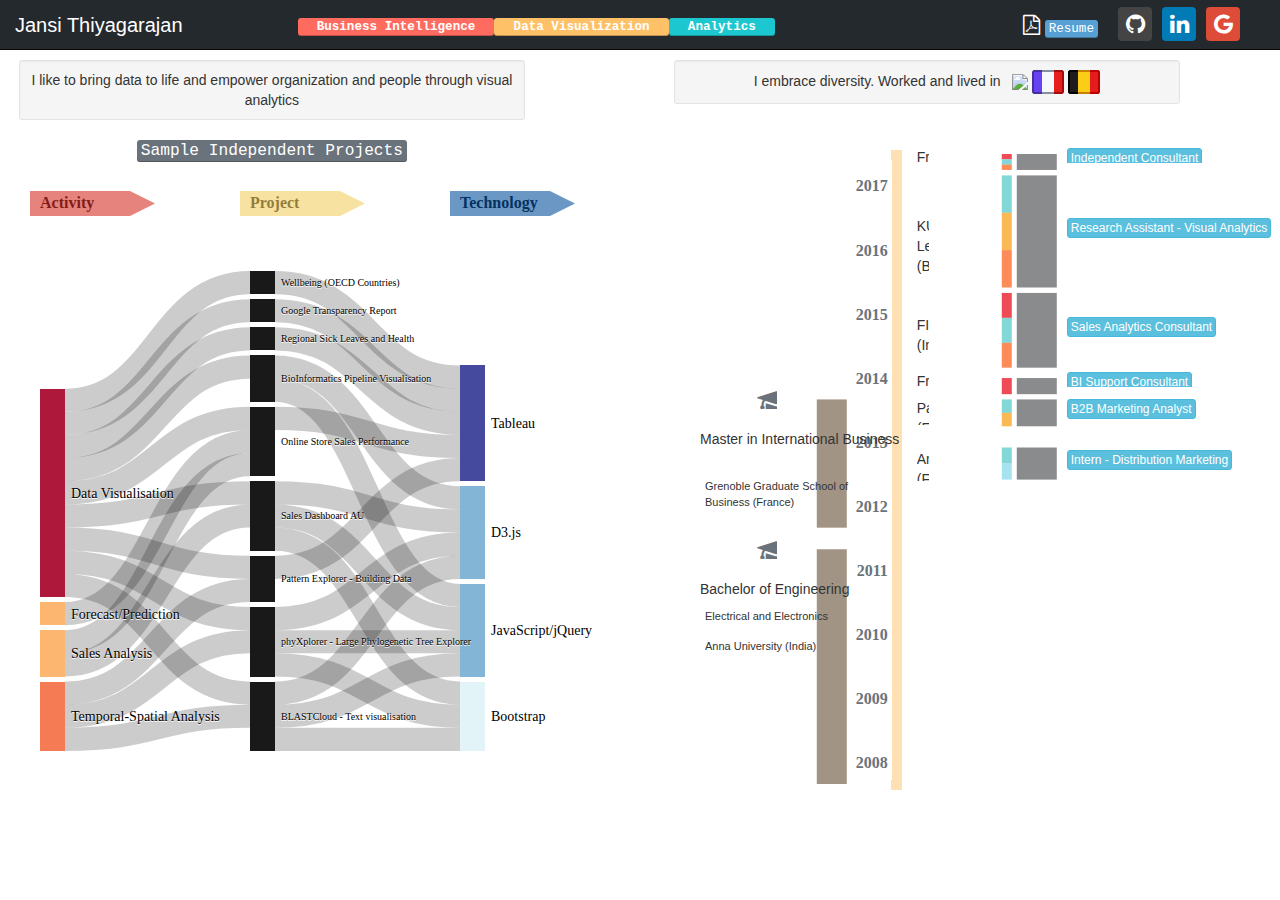
==== index.html @ 4ecc2bba "InitialV" ====
<!DOCTYPE html>
<html lang="en">

<head>

    <meta charset="utf-8">
    <meta http-equiv="X-UA-Compatible" content="IE=edge">
    <meta name="viewport" content="width=device-width, initial-scale=1">
    <meta name="description" content="">
    <meta name="author" content="">

    <title> Jansi Thiyagarajan - Website</title>

    <!-- Bootstrap Core CSS -->
    <link rel="stylesheet" href="https://maxcdn.bootstrapcdn.com/bootstrap/3.3.7/css/bootstrap.min.css">
    <!-- Font Awesome CSS -->
    <link rel="stylesheet" href="https://cdnjs.cloudflare.com/ajax/libs/font-awesome/4.7.0/css/font-awesome.min.css">
    <link href="css/bootstrap-social.css" rel="stylesheet">
    <link href="css/custom.css" rel="stylesheet">
    <link href="css/flowViz.css" rel="stylesheet">


</head>

<body>
<nav class="navbar navbar-inverse navbar-fixed-top">
    <div class="container-fluid">
        <div class="navbar-header">
            <a class="navbar-brand name">Jansi Thiyagarajan</a>
        </div>

        <ul class="nav navbar-nav" id="keyDomain">
            <li class="BI"><kbd>&nbsp Business Intelligence &nbsp </kbd></li>
            <li class="viz"><kbd>&nbsp Data Visualization &nbsp</kbd></li>
            <li class="analytics"><kbd> &nbsp Analytics &nbsp</kbd></li>
        </ul>

            <ul class="nav navbar-nav navbar-right">
                <li id="resume"><a href=""><i class="fa fa-file-pdf-o" aria-hidden="true"></i><kbd>Resume</kbd>
                </a></li>
                <li><a class="btn btn-social-icon btn-github">
                    <span class="fa fa-github"></span>
                </a></li>
                <li><a class="btn btn-social-icon btn-linkedin">
                    <span class="fa fa-linkedin"></span>
                </a></li>
                <li><a class="btn btn-social-icon btn-google">
                    <span class="fa fa-google"></span>
                </a></li>

            </ul>
    </div>
</nav>

<div class="row">
    <div class="col-lg-6 col-md-12 col-sm-12" >
        <div class="well well-sm topwell" >
            I like to bring data to life and empower organization and people through visual analytics
        </div>
        <h4 class="topwell project"><kbd>Sample Independent Projects</kbd></h4>
        <div id="mainViz"></div>
    </div>
    <div class="col-lg-6 col-md-12 col-sm-12">
        <div class="well well-sm topwell">
            I embrace diversity. Worked and lived in &nbsp
            <img id="India" src="assets/India.png"> </img>
            <img id="France" src="assets/france.png"></img>
            <img id="Belgium" src="assets/belgium.png"></img>

        </div>
        <div id="timeline"></div>
    </div>
</div>

<script src="js/jquery.js"></script>
<script src="js/underscore-min.js"></script>
<script src="js/bootstrap.js"></script>
<script src="js/d3.v4.min.js"></script>
<script src="js/sankey.js"></script>
<script src="js/portfolioViz.js"></script>
<script src="js/workData.js"></script>
<script src="js/workTimeline.js"></script>

</body>

</html>
---- css/custom.css ----
body{

    margin-top:60px;
}

.modal {

    position: relative;
}

@media screen and (min-width: 750px) {
    .modal:before {
        display: inline-block;
        content: " ";
        width: 100px;
        height: 100%;
        margin-left: -30px;
        margin-right: -30px;
    }
}

.modal-dialog {
    display: inline-block;
    text-align: left;
    width: 60%;
}

.modal-body {
    font-size: 11px;
    text-align: left;
    padding-left: 5px;
}

.roleButton {

    -webkit-appearance: default-button;
    padding-left: 3px;
    padding-right: 3px;
    padding-top: 0;
    padding-bottom: 0;
}

.navbar {

    height: 50px;
    background: #24292e;
}

.navbar-inverse .navbar-brand {

    color: #efefef;
    font-size: 20px;

}

.navbar-inverse .navbar-brand:hover, .navbar-inverse .navbar-brand:active {

    font-size: 20px;
}

.navbar-right {

    margin-right: 20px;
}

.btn-social-icon {

    margin-top: 7px;
    margin-bottom: 7px;
    margin-left: 5px;
    margin-right: 5px;
    border: none;
}

.fa {

    color: white
}

#keyDomain{

    margin-left: 100px;
    padding-top:15px;
}

.BI kbd {
    font-weight: bold;
    background-color: #ff6c5f;
}

.viz kbd{
    font-weight: bold;
    background-color: #ffc168;

}

.analytics kbd{
    font-weight: bold;
    background-color: #1cc7d0;

}

#resume kbd{
    margin-left:5px;
    background-color: #56a0d3;
}

#resume .fa{
    font-size: 20px;
}


.topwell{

    margin-left: 3%;
    margin-right: 100px;
    text-align: center;
}

.topwell.project kbd{
    background-color:#6a737b;
}
@media (max-width: 768px) {

    .btn-group {

        display: none;
    }

    #keyDomain{

        visibility: hidden;
    }
    .topwell{

     margin: 0px;

    }
    .topwell.project{
        padding-top:10px;
    }

    .navbar-right{
        visibility: hidden;
    }
}
---- css/flowViz.css ----
.node {
    cursor: pointer;
}

text {
    font-family: Palatino;

}

.node rect {
    cursor: move;
    fill-opacity: .9;
    shape-rendering: crispEdges;
}

.node text {
    pointer-events: none;
    text-shadow: 0 1px 0 #fff;
}

.link {
    fill: none;
    stroke: #000;
    stroke-opacity: .2;
}

.link:hover {
    stroke-opacity: .5;
}

.mainTitle {
    text-anchor: right;
    font-family: Palatino;
    font-weight: bold;
    font-size: 16px;
    color: black;
    position: absolute;

}

/* Time line related */

.axis--y path {

    stroke: #ffc168;
    stroke-opacity: 0.5;
    stroke-width: 10;
    shape-rendering: crispEdges;

}

.axis .tick line {
    visibility: hidden;
}

.axis text {

    font-size: 16px;
    font-weight: bold;
    fill: #6a737b;
}

.work {

    font-size: 14px;
}

.work.company {

    font-size: 14px;

}

.edu.major{
    font-size: 11px;
}
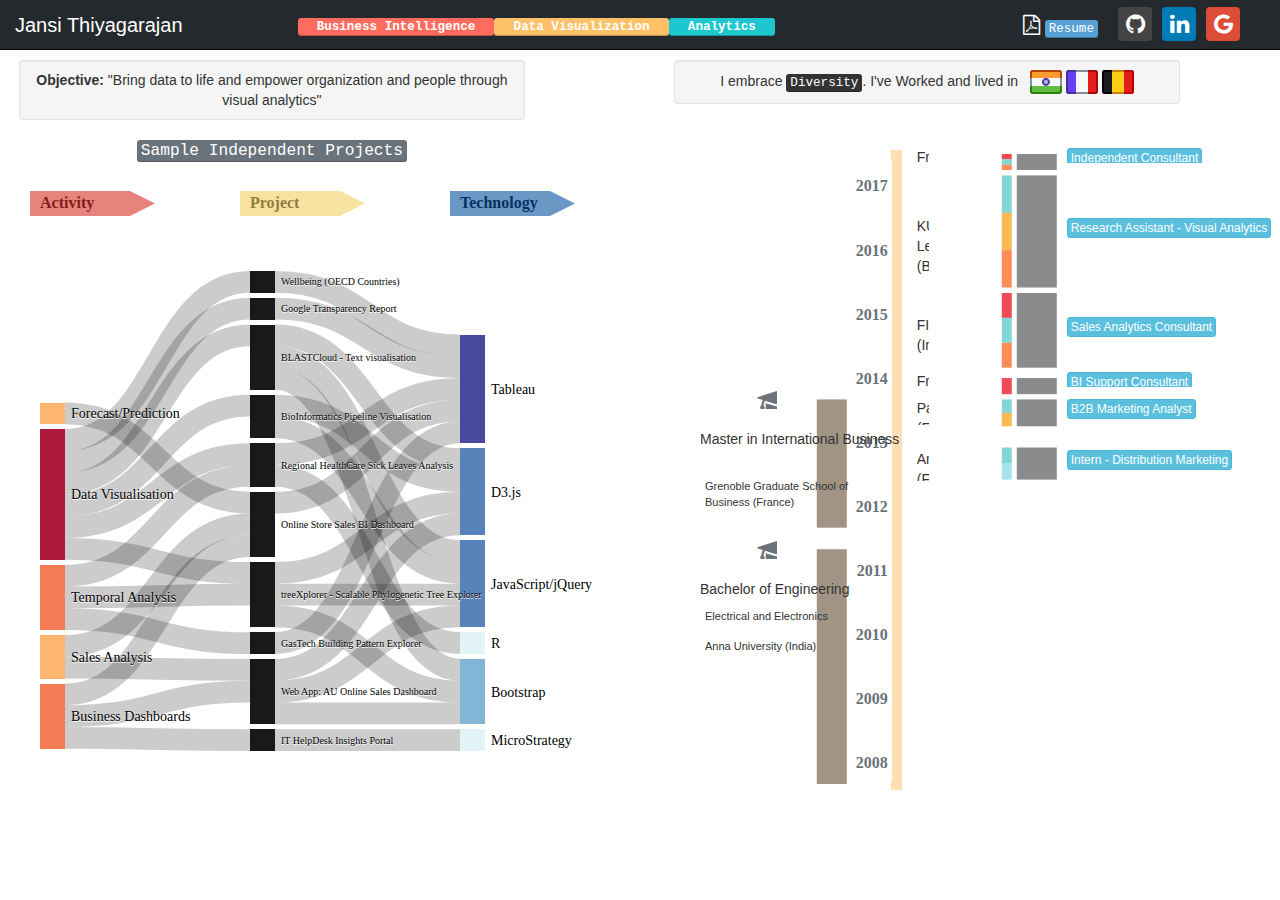
==== commit 1e86e1df: "InitialV" ====
--- a/index.html
+++ b/index.html
@@ -35,38 +35,37 @@
             <li class="analytics"><kbd> &nbsp Analytics &nbsp</kbd></li>
         </ul>
 
-            <ul class="nav navbar-nav navbar-right">
-                <li id="resume"><a href=""><i class="fa fa-file-pdf-o" aria-hidden="true"></i><kbd>Resume</kbd>
-                </a></li>
-                <li><a class="btn btn-social-icon btn-github">
-                    <span class="fa fa-github"></span>
-                </a></li>
-                <li><a class="btn btn-social-icon btn-linkedin">
-                    <span class="fa fa-linkedin"></span>
-                </a></li>
-                <li><a class="btn btn-social-icon btn-google">
-                    <span class="fa fa-google"></span>
-                </a></li>
+        <ul class="nav navbar-nav navbar-right">
+            <li id="resume"><a href=""><i class="fa fa-file-pdf-o" aria-hidden="true"></i><kbd>Resume</kbd>
+            </a></li>
+            <li><a class="btn btn-social-icon btn-github">
+                <span class="fa fa-github"></span>
+            </a></li>
+            <li><a class="btn btn-social-icon btn-linkedin">
+                <span class="fa fa-linkedin"></span>
+            </a></li>
+            <li><a class="btn btn-social-icon btn-google">
+                <span class="fa fa-google"></span>
+            </a></li>
 
-            </ul>
+        </ul>
     </div>
 </nav>
 
 <div class="row">
-    <div class="col-lg-6 col-md-12 col-sm-12" >
-        <div class="well well-sm topwell" >
-            I like to bring data to life and empower organization and people through visual analytics
+    <div class="col-lg-6 col-md-12 col-sm-12">
+        <div class="well well-sm topwell">
+            <b>Objective:</b> "Bring data to life and empower organization and people through visual analytics"
         </div>
         <h4 class="topwell project"><kbd>Sample Independent Projects</kbd></h4>
         <div id="mainViz"></div>
     </div>
     <div class="col-lg-6 col-md-12 col-sm-12">
         <div class="well well-sm topwell">
-            I embrace diversity. Worked and lived in &nbsp
+            I embrace <kbd>Diversity</kbd>. I've Worked and lived in &nbsp
             <img id="India" src="assets/India.png"> </img>
             <img id="France" src="assets/france.png"></img>
             <img id="Belgium" src="assets/belgium.png"></img>
-
         </div>
         <div id="timeline"></div>
     </div>
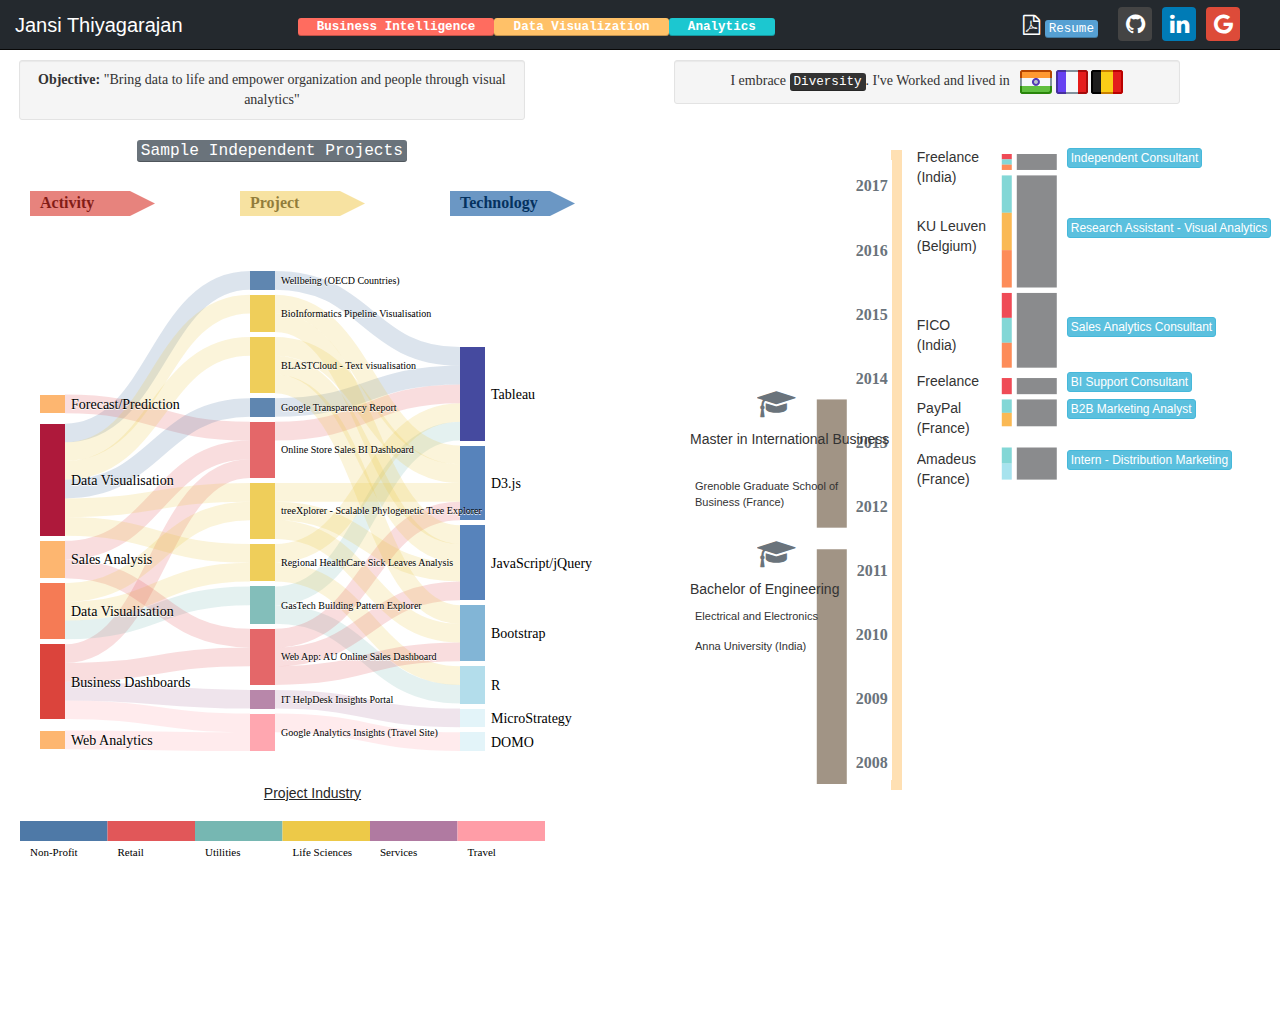
==== commit 53f66660: "Fixed browser issues" ====
--- a/index.html
+++ b/index.html
@@ -36,15 +36,15 @@
         </ul>
 
         <ul class="nav navbar-nav navbar-right">
-            <li id="resume"><a href=""><i class="fa fa-file-pdf-o" aria-hidden="true"></i><kbd>Resume</kbd>
+            <li id="resume"><a href="https://drive.google.com/file/d/0B0U3T-l0nqzZYWozbXZhbW4tSWc/view?usp=sharing"><i class="fa fa-file-pdf-o" aria-hidden="true"></i><kbd>Resume</kbd>
             </a></li>
-            <li><a class="btn btn-social-icon btn-github">
+            <li><a href="https://github.com/jansithiya"class="btn btn-social-icon btn-github">
                 <span class="fa fa-github"></span>
             </a></li>
-            <li><a class="btn btn-social-icon btn-linkedin">
+            <li><a href="https://www.linkedin.com/in/jansi-thiyagarajan-32140958/"class="btn btn-social-icon btn-linkedin">
                 <span class="fa fa-linkedin"></span>
             </a></li>
-            <li><a class="btn btn-social-icon btn-google">
+            <li><a href="mailto:thiyagarajan.jansi@gmail.com" class="btn btn-social-icon btn-google">
                 <span class="fa fa-google"></span>
             </a></li>
 
@@ -59,6 +59,10 @@
         </div>
         <h4 class="topwell project"><kbd>Sample Independent Projects</kbd></h4>
         <div id="mainViz"></div>
+        <div id="legendViz">
+            <h5 class="legendTitle">Project Industry</h5>
+        </div>
+
     </div>
     <div class="col-lg-6 col-md-12 col-sm-12">
         <div class="well well-sm topwell">
@@ -70,10 +74,11 @@
         <div id="timeline"></div>
     </div>
 </div>
-
+<script src="js/browserCheck.js"></script>
 <script src="js/jquery.js"></script>
 <script src="js/underscore-min.js"></script>
 <script src="js/bootstrap.js"></script>
+<script src="js/custom.js"></script>
 <script src="js/d3.v4.min.js"></script>
 <script src="js/sankey.js"></script>
 <script src="js/portfolioViz.js"></script>
--- a/css/custom.css
+++ b/css/custom.css
@@ -1,3 +1,9 @@
+svg use svg {
+    fill: inherit;
+}
+
+
+
 body{
 
     margin-top:60px;
@@ -14,14 +20,12 @@
         content: " ";
         width: 100px;
         height: 100%;
-        margin-left: -30px;
+        margin-left: -20px;
         margin-right: -30px;
     }
 }
 
 .modal-dialog {
-    display: inline-block;
-    text-align: left;
     width: 60%;
 }
 
@@ -30,6 +34,7 @@
     text-align: left;
     padding-left: 5px;
 }
+
 
 .roleButton {
 
@@ -115,6 +120,7 @@
     margin-left: 3%;
     margin-right: 100px;
     text-align: center;
+    font-family: "Comic Sans MS";
 }
 
 .topwell.project kbd{
@@ -143,4 +149,5 @@
     .navbar-right{
         visibility: hidden;
     }
-}+}
+
--- a/css/flowViz.css
+++ b/css/flowViz.css
@@ -73,4 +73,12 @@
 
 .edu.major{
     font-size: 11px;
+}
+
+.legendTitle{
+
+    text-align: center;
+    text-decoration: underline;
+    color: #252525
+
 }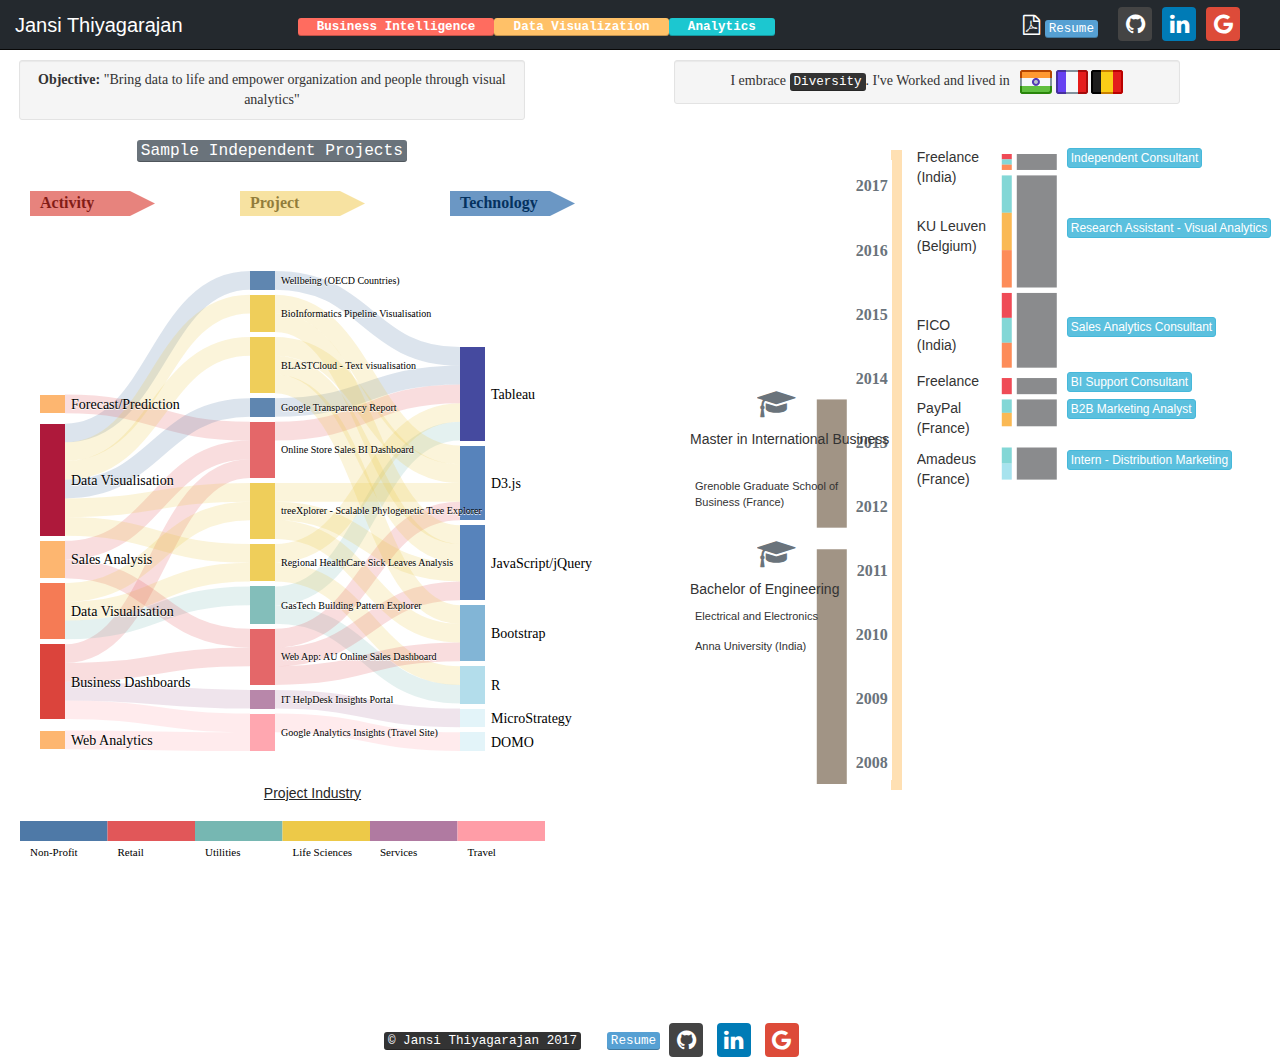
==== commit 4eef532b: "Footer added" ====
--- a/index.html
+++ b/index.html
@@ -36,7 +36,7 @@
         </ul>
 
         <ul class="nav navbar-nav navbar-right">
-            <li id="resume"><a href="https://drive.google.com/file/d/0B0U3T-l0nqzZYWozbXZhbW4tSWc/view?usp=sharing"><i class="fa fa-file-pdf-o" aria-hidden="true"></i><kbd>Resume</kbd>
+            <li class="resume"><a href="https://drive.google.com/file/d/0B0U3T-l0nqzZYWozbXZhbW4tSWc/view?usp=sharing"><i class="fa fa-file-pdf-o" aria-hidden="true"></i><kbd>Resume</kbd>
             </a></li>
             <li><a href="https://github.com/jansithiya"class="btn btn-social-icon btn-github">
                 <span class="fa fa-github"></span>
@@ -74,6 +74,23 @@
         <div id="timeline"></div>
     </div>
 </div>
+
+<footer class="footer">
+    <kbd>© Jansi Thiyagarajan 2017</kbd>
+    <a  class="resume" href="https://drive.google.com/file/d/0B0U3T-l0nqzZYWozbXZhbW4tSWc/view?usp=sharing"><i class="fa fa-file-pdf-o" aria-hidden="true"></i><kbd>Resume</kbd>
+    </a>
+    <a href="https://github.com/jansithiya"class="btn btn-social-icon btn-github">
+        <span class="fa fa-github"></span>
+    </a>
+    <a href="https://www.linkedin.com/in/jansi-thiyagarajan-32140958/"class="btn btn-social-icon btn-linkedin">
+        <span class="fa fa-linkedin"></span>
+    </a>
+    <a href="mailto:thiyagarajan.jansi@gmail.com" class="btn btn-social-icon btn-google">
+        <span class="fa fa-google"></span>
+    </a>
+
+
+</footer>
 <script src="js/browserCheck.js"></script>
 <script src="js/jquery.js"></script>
 <script src="js/underscore-min.js"></script>
--- a/css/custom.css
+++ b/css/custom.css
@@ -105,12 +105,12 @@
 
 }
 
-#resume kbd{
+.resume kbd{
     margin-left:5px;
     background-color: #56a0d3;
 }
 
-#resume .fa{
+.resume .fa{
     font-size: 20px;
 }
 
@@ -125,6 +125,12 @@
 
 .topwell.project kbd{
     background-color:#6a737b;
+}
+
+
+footer{
+
+    margin-left: 30%;
 }
 @media (max-width: 768px) {
 
@@ -149,5 +155,11 @@
     .navbar-right{
         visibility: hidden;
     }
+
+    footer{
+        margin: 0;
+    }
 }
 
+
+
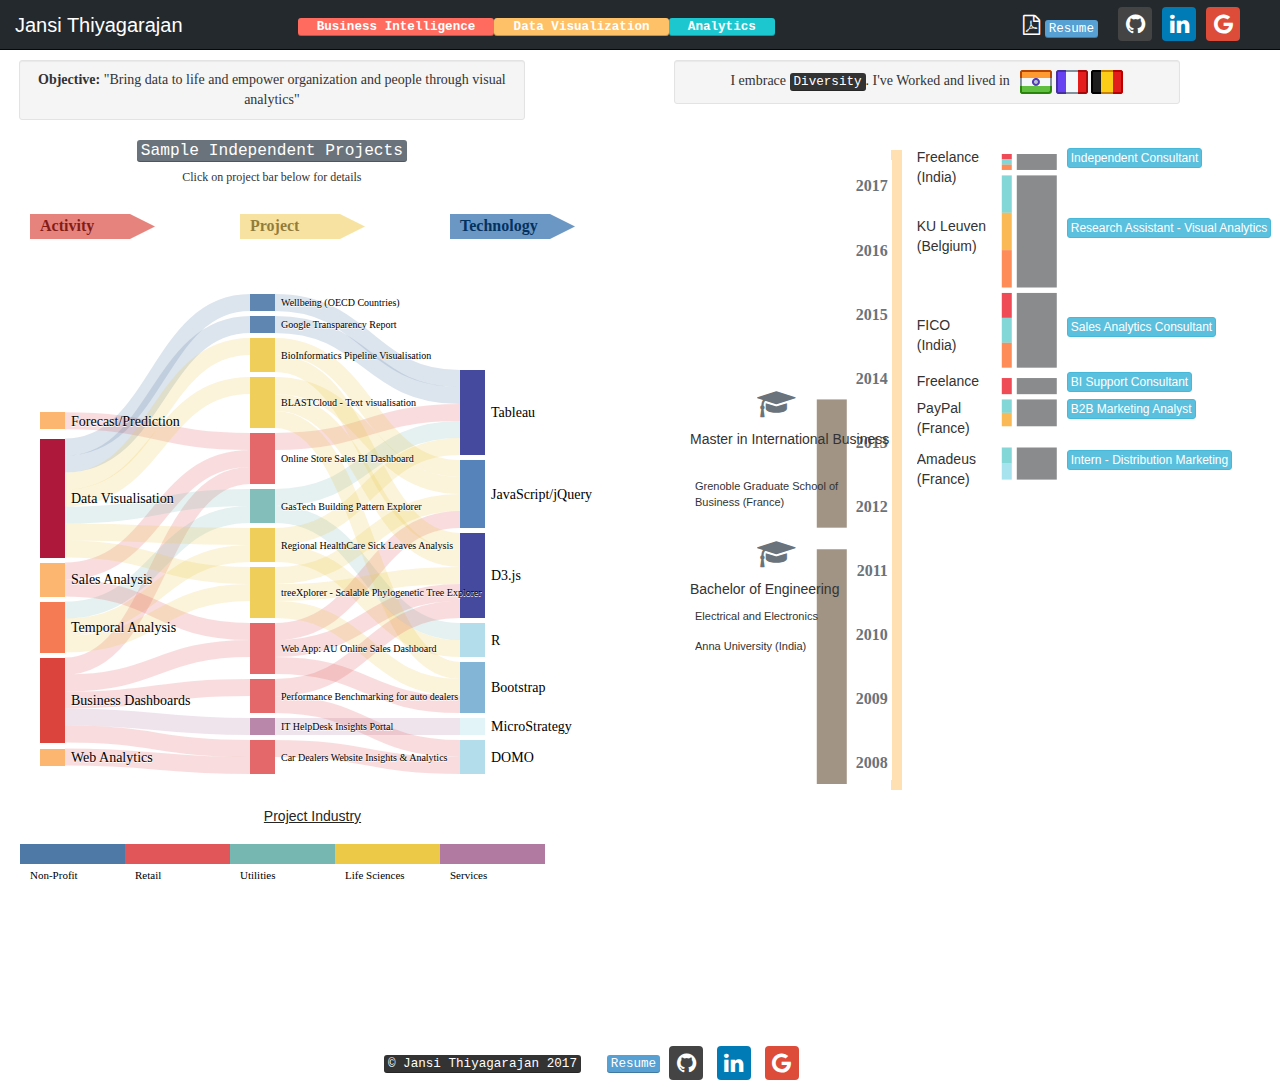
==== commit 02500eff: "Included additional pages" ====
--- a/index.html
+++ b/index.html
@@ -19,7 +19,6 @@
     <link href="css/custom.css" rel="stylesheet">
     <link href="css/flowViz.css" rel="stylesheet">
 
-
 </head>
 
 <body>
@@ -36,12 +35,15 @@
         </ul>
 
         <ul class="nav navbar-nav navbar-right">
-            <li class="resume"><a href="https://drive.google.com/file/d/0B0U3T-l0nqzZYWozbXZhbW4tSWc/view?usp=sharing"><i class="fa fa-file-pdf-o" aria-hidden="true"></i><kbd>Resume</kbd>
+            <li class="resume"><a
+                    href="https://drive.google.com/file/d/0B0U3T-l0nqzZYWozbXZhbW4tSWc/view?usp=sharing"><i
+                    class="fa fa-file-pdf-o" aria-hidden="true"></i><kbd>Resume</kbd>
             </a></li>
-            <li><a href="https://github.com/jansithiya"class="btn btn-social-icon btn-github">
+            <li><a href="https://github.com/jansithiya" class="btn btn-social-icon btn-github">
                 <span class="fa fa-github"></span>
             </a></li>
-            <li><a href="https://www.linkedin.com/in/jansi-thiyagarajan-32140958/"class="btn btn-social-icon btn-linkedin">
+            <li><a href="https://www.linkedin.com/in/jansi-thiyagarajan-32140958/"
+                   class="btn btn-social-icon btn-linkedin">
                 <span class="fa fa-linkedin"></span>
             </a></li>
             <li><a href="mailto:thiyagarajan.jansi@gmail.com" class="btn btn-social-icon btn-google">
@@ -58,11 +60,11 @@
             <b>Objective:</b> "Bring data to life and empower organization and people through visual analytics"
         </div>
         <h4 class="topwell project"><kbd>Sample Independent Projects</kbd></h4>
+        <h6 class="topwell project">Click on project bar below for details</h6>
         <div id="mainViz"></div>
         <div id="legendViz">
             <h5 class="legendTitle">Project Industry</h5>
         </div>
-
     </div>
     <div class="col-lg-6 col-md-12 col-sm-12">
         <div class="well well-sm topwell">
@@ -77,18 +79,18 @@
 
 <footer class="footer">
     <kbd>© Jansi Thiyagarajan 2017</kbd>
-    <a  class="resume" href="https://drive.google.com/file/d/0B0U3T-l0nqzZYWozbXZhbW4tSWc/view?usp=sharing"><i class="fa fa-file-pdf-o" aria-hidden="true"></i><kbd>Resume</kbd>
+    <a class="resume" href="https://drive.google.com/file/d/0B0U3T-l0nqzZYWozbXZhbW4tSWc/view?usp=sharing"><i
+            class="fa fa-file-pdf-o" aria-hidden="true"></i><kbd>Resume</kbd>
     </a>
-    <a href="https://github.com/jansithiya"class="btn btn-social-icon btn-github">
+    <a href="https://github.com/jansithiya" class="btn btn-social-icon btn-github">
         <span class="fa fa-github"></span>
     </a>
-    <a href="https://www.linkedin.com/in/jansi-thiyagarajan-32140958/"class="btn btn-social-icon btn-linkedin">
+    <a href="https://www.linkedin.com/in/jansi-thiyagarajan-32140958/" class="btn btn-social-icon btn-linkedin">
         <span class="fa fa-linkedin"></span>
     </a>
     <a href="mailto:thiyagarajan.jansi@gmail.com" class="btn btn-social-icon btn-google">
         <span class="fa fa-google"></span>
     </a>
-
 
 </footer>
 <script src="js/browserCheck.js"></script>
@@ -101,7 +103,24 @@
 <script src="js/portfolioViz.js"></script>
 <script src="js/workData.js"></script>
 <script src="js/workTimeline.js"></script>
+<!-- Google Analytics  !-->
+<script>
+    (function (i, s, o, g, r, a, m) {
+        i['GoogleAnalyticsObject'] = r;
+        i[r] = i[r] || function () {
+                (i[r].q = i[r].q || []).push(arguments)
+            }, i[r].l = 1 * new Date();
+        a = s.createElement(o),
+            m = s.getElementsByTagName(o)[0];
+        a.async = 1;
+        a.src = g;
+        m.parentNode.insertBefore(a, m)
+    })(window, document, 'script', 'https://www.google-analytics.com/analytics.js', 'ga');
 
+    ga('create', 'UA-101287942-1', 'auto');
+    ga('send', 'pageview');
+
+</script>
 </body>
 
 </html>
--- a/css/custom.css
+++ b/css/custom.css
@@ -2,11 +2,9 @@
     fill: inherit;
 }
 
+body {
 
-
-body{
-
-    margin-top:60px;
+    margin-top: 60px;
 }
 
 .modal {
@@ -34,7 +32,6 @@
     text-align: left;
     padding-left: 5px;
 }
-
 
 .roleButton {
 
@@ -82,10 +79,10 @@
     color: white
 }
 
-#keyDomain{
+#keyDomain {
 
     margin-left: 100px;
-    padding-top:15px;
+    padding-top: 15px;
 }
 
 .BI kbd {
@@ -93,29 +90,28 @@
     background-color: #ff6c5f;
 }
 
-.viz kbd{
+.viz kbd {
     font-weight: bold;
     background-color: #ffc168;
 
 }
 
-.analytics kbd{
+.analytics kbd {
     font-weight: bold;
     background-color: #1cc7d0;
 
 }
 
-.resume kbd{
-    margin-left:5px;
+.resume kbd {
+    margin-left: 5px;
     background-color: #56a0d3;
 }
 
-.resume .fa{
+.resume .fa {
     font-size: 20px;
 }
 
-
-.topwell{
+.topwell {
 
     margin-left: 3%;
     margin-right: 100px;
@@ -123,15 +119,15 @@
     font-family: "Comic Sans MS";
 }
 
-.topwell.project kbd{
-    background-color:#6a737b;
+.topwell.project kbd {
+    background-color: #6a737b;
 }
 
-
-footer{
+footer {
 
     margin-left: 30%;
 }
+
 @media (max-width: 768px) {
 
     .btn-group {
@@ -139,27 +135,30 @@
         display: none;
     }
 
-    #keyDomain{
+    #keyDomain {
 
         visibility: hidden;
     }
-    .topwell{
 
-     margin: 0px;
+    .topwell {
+
+        margin: 0px;
 
     }
-    .topwell.project{
-        padding-top:10px;
+
+    .topwell.project {
+        padding-top: 10px;
     }
 
-    .navbar-right{
+    .navbar-right {
         visibility: hidden;
     }
 
-    footer{
+    footer {
         margin: 0;
     }
 }
 
 
 
+
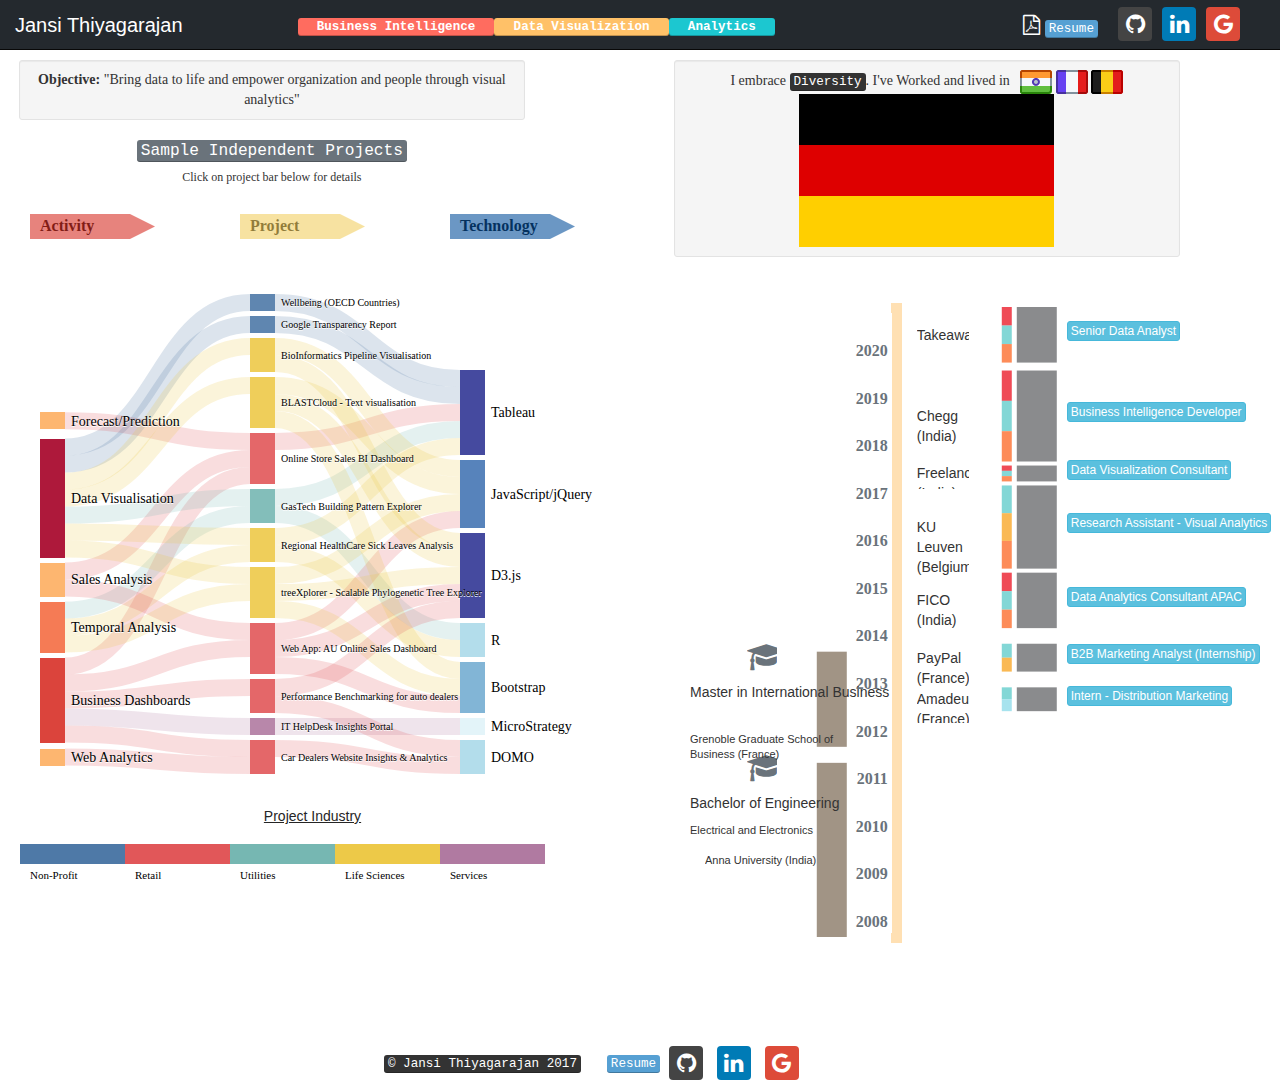
==== commit 36f99cd8: "Include Germany block" ====
--- a/index.html
+++ b/index.html
@@ -72,6 +72,7 @@
             <img id="India" src="assets/India.png"> </img>
             <img id="France" src="assets/france.png"></img>
             <img id="Belgium" src="assets/belgium.png"></img>
+            <img id="Germany" src="assets/germany.png"></img>
         </div>
         <div id="timeline"></div>
     </div>
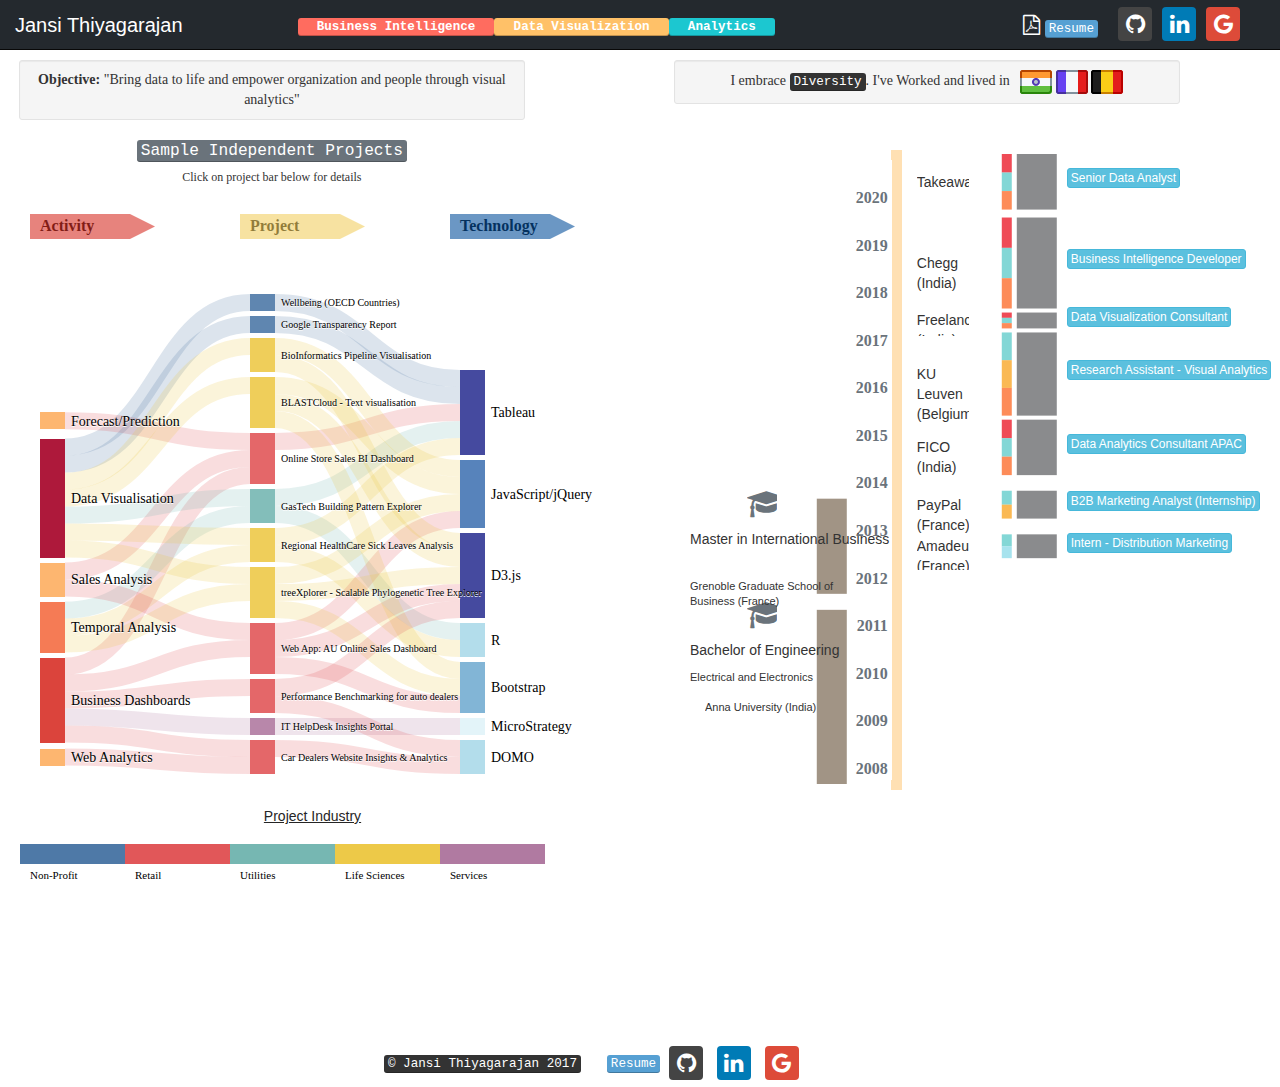
==== commit bf6c0e7d: "Removed DE" ====
--- a/index.html
+++ b/index.html
@@ -72,7 +72,6 @@
             <img id="India" src="assets/India.png"> </img>
             <img id="France" src="assets/france.png"></img>
             <img id="Belgium" src="assets/belgium.png"></img>
-            <img id="Germany" src="assets/germany.png"></img>
         </div>
         <div id="timeline"></div>
     </div>
